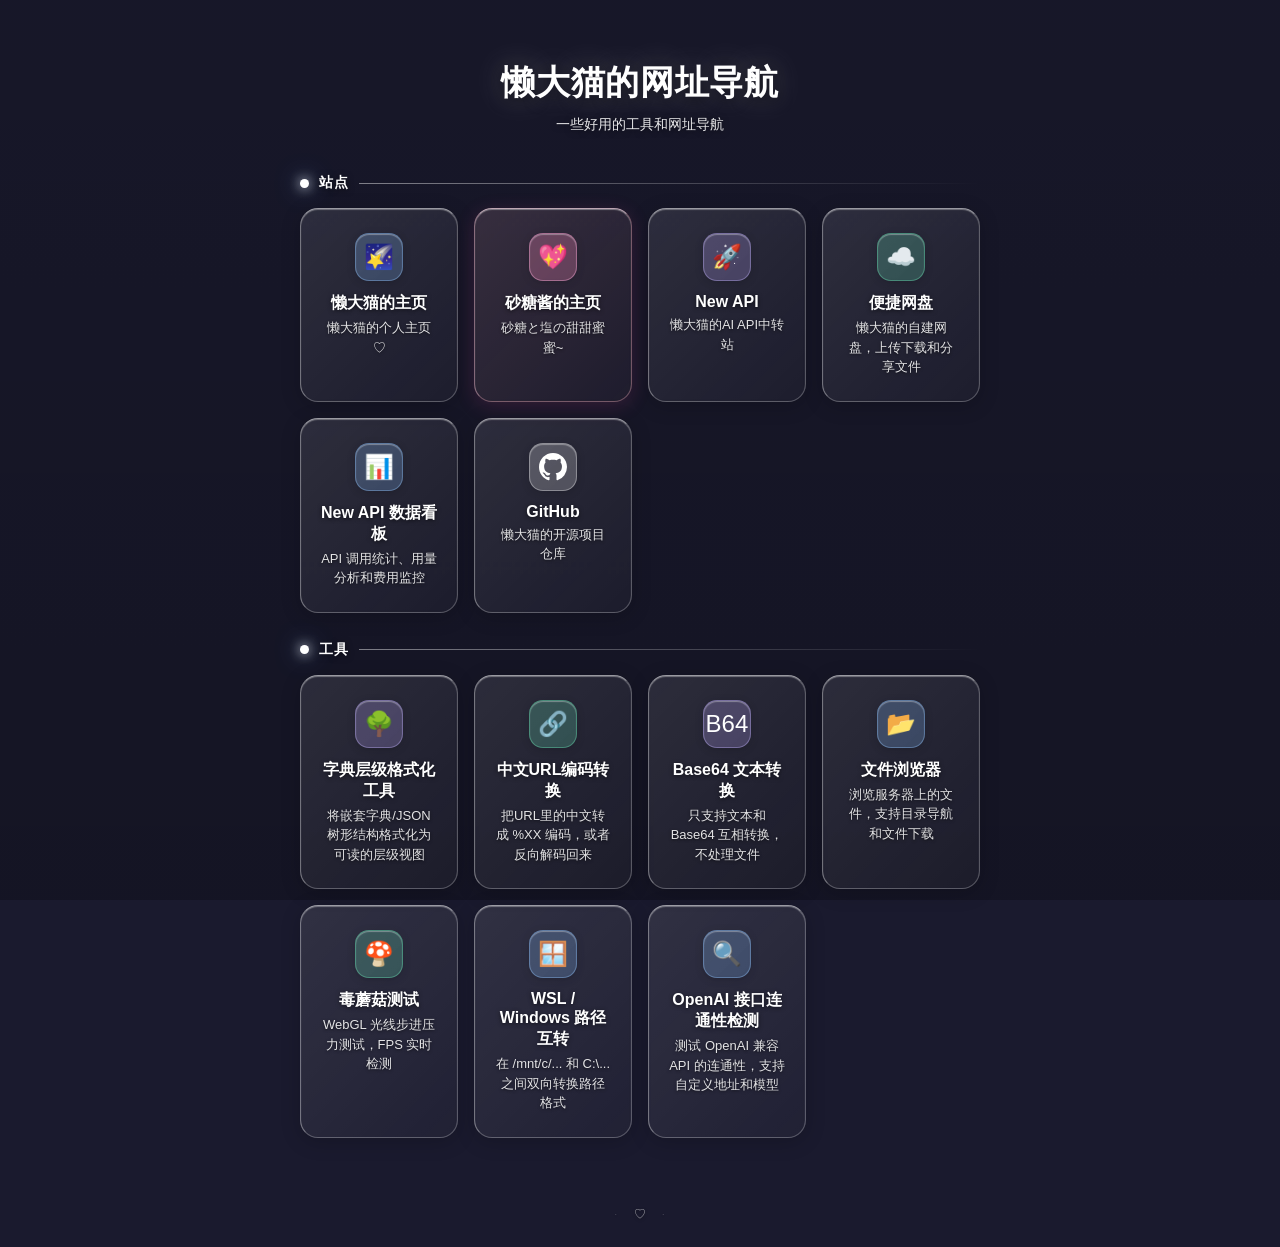
==== index.html @ b1f43d06 "feat(nav): 接入大肥鱼桌宠（DSH-Pet）" ====
<!DOCTYPE html>
<html lang="zh-CN">
<head>
<meta charset="UTF-8">
<meta name="viewport" content="width=device-width, initial-scale=1.0">
<title>懒大猫的网址导航</title>
<link rel="icon" href="data:image/svg+xml,<svg xmlns='http://www.w3.org/2000/svg' viewBox='0 0 100 100'><text y='.9em' font-size='90'>🧰</text></svg>">
<style>
  * { margin: 0; padding: 0; box-sizing: border-box; }
  body {
    font-family: -apple-system, BlinkMacSystemFont, 'Segoe UI', Roboto, sans-serif;
    min-height: 100vh;
    background-color: #1a1a2e;
    background-image: linear-gradient(rgba(0, 0, 0, 0.12), rgba(0, 0, 0, 0.22)), url('https://t.alcy.cc/ycy');
    background-repeat: no-repeat;
    background-position: center center;
    background-size: cover;
    background-attachment: fixed;
    color: #ffffff;
    display: flex;
    flex-direction: column;
    align-items: center;
  }

  .container {
    position: relative;
    z-index: 1;
    width: 100%;
    max-width: 720px;
    padding: 60px 20px 40px;
  }

  .header {
    text-align: center;
    margin-bottom: 40px;
  }
  .header-title {
    display: flex;
    align-items: center;
    justify-content: center;
  }
  .header h1 {
    font-size: 34px;
    font-weight: 700;
    color: #ffffff;
    text-shadow: 0 2px 14px rgba(0, 0, 0, 0.55), 0 0 30px rgba(255, 255, 255, 0.25);
    letter-spacing: 0.02em;
  }
  .header p {
    color: rgba(255, 255, 255, 0.9);
    font-size: 14px;
    margin-top: 10px;
    text-shadow: 0 1px 6px rgba(0, 0, 0, 0.6);
  }

  .nav-section { margin-top: 28px; }
  .nav-section:first-of-type { margin-top: 0; }
  .section-head {
    display: flex;
    align-items: center;
    gap: 10px;
    margin-bottom: 16px;
    color: #ffffff;
    font-size: 14px;
    font-weight: 600;
    letter-spacing: 0.08em;
    text-shadow: 0 1px 6px rgba(0, 0, 0, 0.6);
  }
  .section-head::after {
    content: '';
    height: 1px;
    flex: 1;
    background: linear-gradient(90deg, rgba(255, 255, 255, 0.45), transparent);
  }
  .section-dot {
    width: 9px;
    height: 9px;
    border-radius: 50%;
    background: #ffffff;
    box-shadow: 0 0 12px rgba(255, 255, 255, 0.9), 0 0 24px rgba(96, 165, 250, 0.8);
  }

  .tools-grid {
    display: grid;
    grid-template-columns: repeat(2, 1fr);
    gap: 16px;
  }
  @media (min-width: 768px) {
    .tools-grid { grid-template-columns: repeat(3, 1fr); }
  }
  @media (min-width: 1100px) {
    .tools-grid { grid-template-columns: repeat(4, 1fr); }
  }

  /* 晶莹水玻璃卡片：极高透光、无磨砂雾感 */
  .tool-card {
    background: linear-gradient(135deg, rgba(255, 255, 255, 0.10) 0%, rgba(255, 255, 255, 0.03) 100%);
    -webkit-backdrop-filter: blur(1.5px);
    backdrop-filter: blur(1.5px);
    border: 1px solid rgba(255, 255, 255, 0.25);
    border-top: 1px solid rgba(255, 255, 255, 0.55);
    border-left: 1px solid rgba(255, 255, 255, 0.38);
    border-radius: 18px;
    padding: 24px 20px;
    cursor: pointer;
    transition: all 0.25s cubic-bezier(0.16, 1, 0.3, 1);
    text-decoration: none;
    color: #ffffff;
    display: flex;
    flex-direction: column;
    align-items: center;
    gap: 12px;
    text-align: center;
    box-shadow: 0 4px 20px rgba(0, 0, 0, 0.18), inset 0 1px 1px rgba(255, 255, 255, 0.35);
  }
  .tool-card:hover {
    background: linear-gradient(135deg, rgba(255, 255, 255, 0.18) 0%, rgba(255, 255, 255, 0.08) 100%);
    border-color: rgba(255, 255, 255, 0.5);
    border-top: 1px solid rgba(255, 255, 255, 0.85);
    transform: translateY(-4px) scale(1.015);
    box-shadow: 0 12px 32px rgba(0, 0, 0, 0.28), inset 0 1px 2px rgba(255, 255, 255, 0.6);
  }

  /* 通透水玻璃图标容器 */
  .tool-icon {
    width: 48px;
    height: 48px;
    border-radius: 14px;
    display: flex;
    align-items: center;
    justify-content: center;
    font-size: 24px;
    flex-shrink: 0;
    background: rgba(255, 255, 255, 0.12);
    -webkit-backdrop-filter: blur(1.5px);
    backdrop-filter: blur(1.5px);
    border: 1px solid rgba(255, 255, 255, 0.3);
    border-top: 1px solid rgba(255, 255, 255, 0.55);
    box-shadow: inset 0 1px 1px rgba(255, 255, 255, 0.35), 0 2px 8px rgba(0, 0, 0, 0.15);
  }
  .tool-icon.blue { background: rgba(96, 165, 250, 0.18); border-color: rgba(147, 197, 253, 0.4); }
  .tool-icon.purple { background: rgba(167, 139, 250, 0.18); border-color: rgba(196, 181, 253, 0.4); }
  .tool-icon.pink { background: rgba(244, 114, 182, 0.2); border-color: rgba(249, 168, 212, 0.45); }
  .tool-icon.green { background: rgba(52, 211, 153, 0.18); border-color: rgba(110, 231, 183, 0.4); }
  .tool-icon.github { background: rgba(255, 255, 255, 0.15); border-color: rgba(255, 255, 255, 0.35); color: #ffffff; }

  /* 砂糖酱特别款高透水玻璃 */
  .tool-card.pink-card {
    background: linear-gradient(135deg, rgba(255, 192, 203, 0.14) 0%, rgba(255, 192, 203, 0.04) 100%);
    border: 1px solid rgba(255, 182, 193, 0.35);
    border-top: 1px solid rgba(255, 225, 235, 0.7);
    border-left: 1px solid rgba(255, 200, 215, 0.45);
    box-shadow: 0 4px 20px rgba(236, 72, 153, 0.15), inset 0 1px 1px rgba(255, 255, 255, 0.4);
  }
  .tool-card.pink-card:hover {
    background: linear-gradient(135deg, rgba(255, 192, 203, 0.24) 0%, rgba(255, 192, 203, 0.1) 100%);
    border-color: rgba(255, 182, 193, 0.65);
    border-top: 1px solid rgba(255, 240, 248, 0.95);
    box-shadow: 0 12px 32px rgba(236, 72, 153, 0.25), inset 0 1px 2px rgba(255, 255, 255, 0.65);
  }

  .tool-info h2 {
    font-size: 16px;
    font-weight: 600;
    color: #ffffff;
    text-shadow: 0 1px 4px rgba(0, 0, 0, 0.6);
  }
  .tool-info p {
    font-size: 13px;
    color: rgba(255, 255, 255, 0.88);
    margin-top: 4px;
    line-height: 1.5;
    text-shadow: 0 1px 3px rgba(0, 0, 0, 0.6);
  }

  .footer {
    margin-top: auto;
    padding: 28px 0 24px;
    text-align: center;
    font-size: 12px;
    display: flex;
    justify-content: center;
    gap: 16px;
    align-items: center;
  }
  .footer a {
    color: rgba(255, 255, 255, 0.6);
    text-decoration: none;
    transition: all 0.2s;
    text-shadow: 0 1px 3px rgba(0, 0, 0, 0.5);
  }
  .footer a:hover {
    color: #ffffff;
    text-shadow: 0 0 8px rgba(255, 255, 255, 0.8);
  }
</style>
</head>
<body>

<div class="container">
  <div class="header">
    <div class="header-title">
      <h1>懒大猫的网址导航</h1>
    </div>
    <p>一些好用的工具和网址导航</p>
  </div>

  <section class="nav-section">
    <div class="section-head"><span class="section-dot"></span><span>站点</span></div>
    <div class="tools-grid">
      <a class="tool-card" href="http://39.106.102.162:9520/懒大猫的主页.html">
        <div class="tool-icon blue">🌠</div>
        <div class="tool-info">
          <h2>懒大猫的主页</h2>
          <p>懒大猫的个人主页 ♡</p>
        </div>
      </a>

      <a class="tool-card pink-card" href="http://39.106.102.162:9520/砂糖酱的主页.html">
        <div class="tool-icon pink">💖</div>
        <div class="tool-info">
          <h2>砂糖酱的主页</h2>
          <p>砂糖と塩の甜甜蜜蜜~</p>
        </div>
      </a>

      <a class="tool-card" href="http://39.106.102.162:6600/" target="_blank">
        <div class="tool-icon purple">🚀</div>
        <div class="tool-info">
          <h2>New API</h2>
          <p>懒大猫的AI API中转站</p>
        </div>
      </a>

      <a class="tool-card" href="http://39.106.102.162:6200/" target="_blank">
        <div class="tool-icon green">☁️</div>
        <div class="tool-info">
          <h2>便捷网盘</h2>
          <p>懒大猫的自建网盘，上传下载和分享文件</p>
        </div>
      </a>

      <a class="tool-card" href="http://39.106.102.162:6650/" target="_blank">
        <div class="tool-icon blue">📊</div>
        <div class="tool-info">
          <h2>New API 数据看板</h2>
          <p>API 调用统计、用量分析和费用监控</p>
        </div>
      </a>

      <a class="tool-card" href="https://github.com/landamao" target="_blank">
        <div class="tool-icon github">
          <svg width="28" height="28" viewBox="0 0 24 24" fill="currentColor"><path d="M12 0C5.37 0 0 5.37 0 12c0 5.31 3.435 9.795 8.205 11.385.6.105.825-.255.825-.57 0-.285-.015-1.23-.015-2.235-3.015.555-3.795-.735-4.035-1.41-.135-.345-.72-1.41-1.23-1.695-.42-.225-1.02-.78-.015-.795.945-.015 1.62.87 1.845 1.23 1.08 1.815 2.805 1.305 3.495.99.105-.78.42-1.305.765-1.605-2.67-.3-5.46-1.335-5.46-5.925 0-1.305.465-2.385 1.23-3.225-.12-.3-.54-1.53.12-3.18 0 0 1.005-.315 3.3 1.23.96-.27 1.98-.405 3-.405s2.04.135 3 .405c2.295-1.56 3.3-1.23 3.3-1.23.66 1.65.24 2.88.12 3.18.765.84 1.23 1.905 1.23 3.225 0 4.605-2.805 5.625-5.475 5.925.435.375.81 1.095.81 2.22 0 1.605-.015 2.895-.015 3.3 0 .315.225.69.825.57A12.02 12.02 0 0024 12c0-6.63-5.37-12-12-12z"/></svg>
        </div>
        <div class="tool-info">
          <h2>GitHub</h2>
          <p>懒大猫的开源项目仓库</p>
        </div>
      </a>
    </div>
  </section>

  <section class="nav-section">
    <div class="section-head"><span class="section-dot"></span><span>工具</span></div>
    <div class="tools-grid">
      <a class="tool-card" href="dict_tree_formatter.html">
        <div class="tool-icon purple">🌳</div>
        <div class="tool-info">
          <h2>字典层级格式化工具</h2>
          <p>将嵌套字典/JSON 树形结构格式化为可读的层级视图</p>
        </div>
      </a>

      <a class="tool-card" href="url_encoder.html">
        <div class="tool-icon green">🔗</div>
        <div class="tool-info">
          <h2>中文URL编码转换</h2>
          <p>把URL里的中文转成 %XX 编码，或者反向解码回来</p>
        </div>
      </a>

      <a class="tool-card" href="base64_text.html">
        <div class="tool-icon purple">B64</div>
        <div class="tool-info">
          <h2>Base64 文本转换</h2>
          <p>只支持文本和 Base64 互相转换，不处理文件</p>
        </div>
      </a>

      <a class="tool-card" href="/browse/">
        <div class="tool-icon blue">📂</div>
        <div class="tool-info">
          <h2>文件浏览器</h2>
          <p>浏览服务器上的文件，支持目录导航和文件下载</p>
        </div>
      </a>

      <a class="tool-card" href="毒蘑菇测试/">
        <div class="tool-icon green">🍄</div>
        <div class="tool-info">
          <h2>毒蘑菇测试</h2>
          <p>WebGL 光线步进压力测试，FPS 实时检测</p>
        </div>
      </a>

      <a class="tool-card" href="wsl_path_converter.html">
        <div class="tool-icon blue">🪟</div>
        <div class="tool-info">
          <h2>WSL / Windows 路径互转</h2>
          <p>在 /mnt/c/... 和 C:\... 之间双向转换路径格式</p>
        </div>
      </a>

      <a class="tool-card" href="openai-api-tester.html">
        <div class="tool-icon blue">🔍</div>
        <div class="tool-info">
          <h2>OpenAI 接口连通性检测</h2>
          <p>测试 OpenAI 兼容 API 的连通性，支持自定义地址和模型</p>
        </div>
      </a>
    </div>
  </section>
</div>

<div class="footer">
  <a href="http://39.106.102.162:6185/#/console" style="font-size:9px;opacity:0.35;letter-spacing:1px">·</a>
  <a href="http://39.106.102.162:9520/懒大猫的主页.html">♡</a>
  <a href="http://39.106.102.162:6099" style="font-size:9px;opacity:0.35;letter-spacing:1px">·</a>
</div>

<script>
(function(){
  var KEY='toolsScrollY';
  /* 交给浏览器原生恢复，避免被 manual 强制回到顶部 */
  if('scrollRestoration' in history)history.scrollRestoration='auto';
  /* 点链接离开前记下当前滚动位置（含跨域链接） */
  document.addEventListener('click',function(e){
    var a=e.target.closest('a');
    if(!a||!a.href||a.target==='_blank'||a.hasAttribute('download'))return;
    try{sessionStorage.setItem(KEY,JSON.stringify({y:window.scrollY||window.pageYOffset||0,p:location.pathname+location.search}));}catch(_){}
  });
  /* 兜底：浏览器没自动恢复时（bfcache 失效等）手动回到原位置 */
  window.addEventListener('pageshow',function(){
    var d=null;
    try{d=JSON.parse(sessionStorage.getItem(KEY)||'null');}catch(_){d=null;}
    if(!d||typeof d.y!=='number')return;
    if(d.p!==(location.pathname+location.search))return;
    if(d.y>0&&Math.abs((window.scrollY||window.pageYOffset||0)-d.y)>2){window.scrollTo(0,d.y);}
  });
})();
</script>
<script src="https://pet.alcy.cc/dsh-pet.standalone.js"></script>
<script>
  window.addEventListener('DOMContentLoaded', function() {
    if (typeof DSHPet !== 'undefined') {
      DSHPet.init({ size: 280, corner: 'bottom-right' });
    }
  });
</script>
</body>
</html>
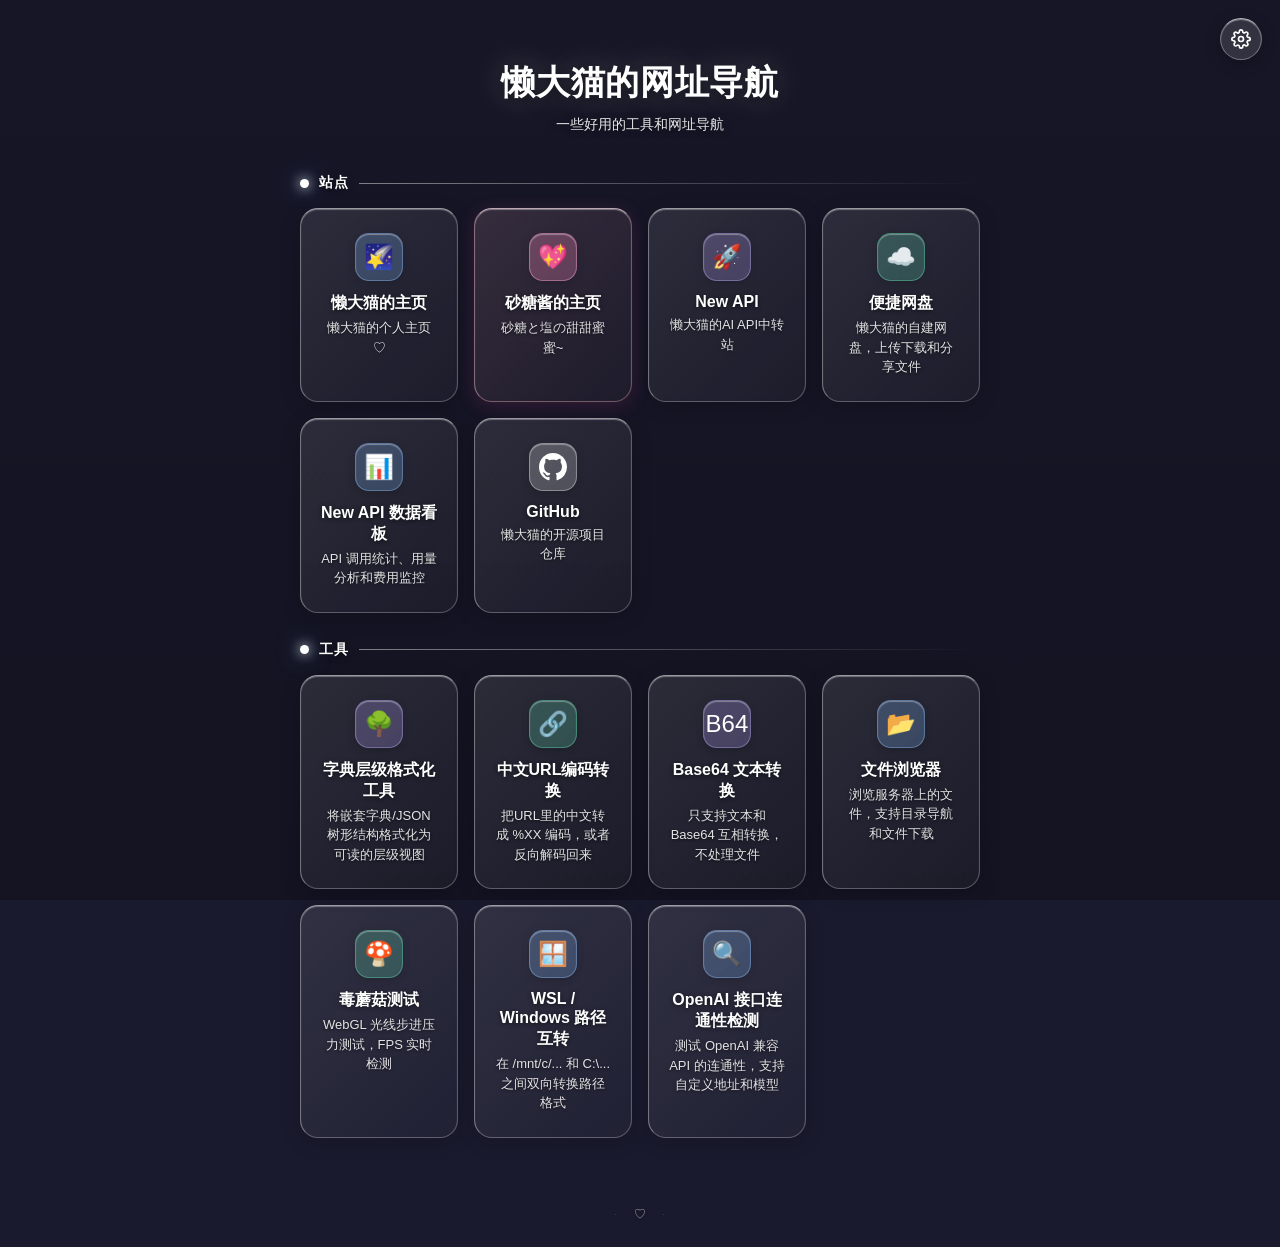
==== commit 7da18a90: "feat(nav): 右上角添加水玻璃参数调节面板（透明度/磨砂度/遮罩/边框）" ====
--- a/index.html
+++ b/index.html
@@ -6,12 +6,18 @@
 <title>懒大猫的网址导航</title>
 <link rel="icon" href="data:image/svg+xml,<svg xmlns='http://www.w3.org/2000/svg' viewBox='0 0 100 100'><text y='.9em' font-size='90'>🧰</text></svg>">
 <style>
+  :root {
+    --card-opacity: 0.10;
+    --card-blur: 1.5px;
+    --card-border: 0.25;
+    --bg-mask: 0.16;
+  }
   * { margin: 0; padding: 0; box-sizing: border-box; }
   body {
     font-family: -apple-system, BlinkMacSystemFont, 'Segoe UI', Roboto, sans-serif;
     min-height: 100vh;
     background-color: #1a1a2e;
-    background-image: linear-gradient(rgba(0, 0, 0, 0.12), rgba(0, 0, 0, 0.22)), url('https://t.alcy.cc/ycy');
+    background-image: linear-gradient(rgba(0, 0, 0, var(--bg-mask)), rgba(0, 0, 0, calc(var(--bg-mask) + 0.1))), url('https://t.alcy.cc/ycy');
     background-repeat: no-repeat;
     background-position: center center;
     background-size: cover;
@@ -20,6 +26,132 @@
     display: flex;
     flex-direction: column;
     align-items: center;
+  }
+
+  /* 右上角水玻璃调节面板 */
+  .settings-wrap {
+    position: fixed;
+    top: 18px;
+    right: 18px;
+    z-index: 1000;
+  }
+  .settings-btn {
+    width: 42px;
+    height: 42px;
+    border-radius: 50%;
+    background: rgba(255, 255, 255, 0.12);
+    -webkit-backdrop-filter: blur(8px);
+    backdrop-filter: blur(8px);
+    border: 1px solid rgba(255, 255, 255, 0.32);
+    border-top: 1px solid rgba(255, 255, 255, 0.65);
+    color: #ffffff;
+    display: inline-flex;
+    align-items: center;
+    justify-content: center;
+    cursor: pointer;
+    box-shadow: 0 4px 16px rgba(0, 0, 0, 0.22), inset 0 1px 1px rgba(255, 255, 255, 0.4);
+    transition: all 0.28s cubic-bezier(0.16, 1, 0.3, 1);
+  }
+  .settings-btn:hover {
+    background: rgba(255, 255, 255, 0.24);
+    transform: rotate(45deg) scale(1.06);
+    box-shadow: 0 6px 22px rgba(0, 0, 0, 0.32), inset 0 1px 2px rgba(255, 255, 255, 0.6);
+  }
+  .settings-panel {
+    position: absolute;
+    top: 50px;
+    right: 0;
+    width: 250px;
+    padding: 18px;
+    border-radius: 18px;
+    background: rgba(18, 22, 36, 0.82);
+    -webkit-backdrop-filter: blur(20px) saturate(180%);
+    backdrop-filter: blur(20px) saturate(180%);
+    border: 1px solid rgba(255, 255, 255, 0.22);
+    border-top: 1px solid rgba(255, 255, 255, 0.45);
+    box-shadow: 0 16px 40px rgba(0, 0, 0, 0.45), inset 0 1px 1px rgba(255, 255, 255, 0.25);
+    opacity: 0;
+    pointer-events: none;
+    transform: translateY(-8px) scale(0.96);
+    transition: all 0.24s cubic-bezier(0.16, 1, 0.3, 1);
+  }
+  .settings-panel.open {
+    opacity: 1;
+    pointer-events: auto;
+    transform: translateY(0) scale(1);
+  }
+  .panel-title {
+    display: flex;
+    align-items: center;
+    justify-content: space-between;
+    font-size: 13px;
+    font-weight: 600;
+    color: #ffffff;
+    margin-bottom: 14px;
+    padding-bottom: 10px;
+    border-bottom: 1px solid rgba(255, 255, 255, 0.15);
+  }
+  .reset-btn {
+    background: rgba(255, 255, 255, 0.12);
+    border: 1px solid rgba(255, 255, 255, 0.25);
+    color: #e2e8f0;
+    font-size: 11px;
+    padding: 3px 8px;
+    border-radius: 6px;
+    cursor: pointer;
+    transition: all 0.2s;
+  }
+  .reset-btn:hover {
+    background: rgba(255, 255, 255, 0.22);
+    color: #ffffff;
+  }
+  .setting-item {
+    margin-bottom: 13px;
+  }
+  .setting-item:last-child {
+    margin-bottom: 0;
+  }
+  .item-label {
+    display: flex;
+    justify-content: space-between;
+    font-size: 12px;
+    color: rgba(255, 255, 255, 0.88);
+    margin-bottom: 6px;
+  }
+  .item-val {
+    font-family: Consolas, monospace;
+    font-size: 11px;
+    color: #93c5fd;
+  }
+  .setting-item input[type="range"] {
+    -webkit-appearance: none;
+    appearance: none;
+    width: 100%;
+    height: 5px;
+    border-radius: 5px;
+    background: rgba(255, 255, 255, 0.2);
+    outline: none;
+    cursor: pointer;
+  }
+  .setting-item input[type="range"]::-webkit-slider-thumb {
+    -webkit-appearance: none;
+    appearance: none;
+    width: 15px;
+    height: 15px;
+    border-radius: 50%;
+    background: #ffffff;
+    border: 2px solid #60a5fa;
+    box-shadow: 0 0 8px rgba(96, 165, 250, 0.6);
+    cursor: pointer;
+  }
+  .setting-item input[type="range"]::-moz-range-thumb {
+    width: 15px;
+    height: 15px;
+    border-radius: 50%;
+    background: #ffffff;
+    border: 2px solid #60a5fa;
+    box-shadow: 0 0 8px rgba(96, 165, 250, 0.6);
+    cursor: pointer;
   }
 
   .container {
@@ -92,14 +224,14 @@
     .tools-grid { grid-template-columns: repeat(4, 1fr); }
   }
 
-  /* 晶莹水玻璃卡片：极高透光、无磨砂雾感 */
+  /* 晶莹水玻璃卡片：变量控制通透与微光 */
   .tool-card {
-    background: linear-gradient(135deg, rgba(255, 255, 255, 0.10) 0%, rgba(255, 255, 255, 0.03) 100%);
-    -webkit-backdrop-filter: blur(1.5px);
-    backdrop-filter: blur(1.5px);
-    border: 1px solid rgba(255, 255, 255, 0.25);
-    border-top: 1px solid rgba(255, 255, 255, 0.55);
-    border-left: 1px solid rgba(255, 255, 255, 0.38);
+    background: linear-gradient(135deg, rgba(255, 255, 255, var(--card-opacity)) 0%, rgba(255, 255, 255, calc(var(--card-opacity) * 0.3)) 100%);
+    -webkit-backdrop-filter: blur(var(--card-blur));
+    backdrop-filter: blur(var(--card-blur));
+    border: 1px solid rgba(255, 255, 255, var(--card-border));
+    border-top: 1px solid rgba(255, 255, 255, calc(var(--card-border) * 2.2));
+    border-left: 1px solid rgba(255, 255, 255, calc(var(--card-border) * 1.5));
     border-radius: 18px;
     padding: 24px 20px;
     cursor: pointer;
@@ -114,8 +246,8 @@
     box-shadow: 0 4px 20px rgba(0, 0, 0, 0.18), inset 0 1px 1px rgba(255, 255, 255, 0.35);
   }
   .tool-card:hover {
-    background: linear-gradient(135deg, rgba(255, 255, 255, 0.18) 0%, rgba(255, 255, 255, 0.08) 100%);
-    border-color: rgba(255, 255, 255, 0.5);
+    background: linear-gradient(135deg, rgba(255, 255, 255, calc(var(--card-opacity) * 1.8)) 0%, rgba(255, 255, 255, calc(var(--card-opacity) * 0.8)) 100%);
+    border-color: rgba(255, 255, 255, calc(var(--card-border) * 2));
     border-top: 1px solid rgba(255, 255, 255, 0.85);
     transform: translateY(-4px) scale(1.015);
     box-shadow: 0 12px 32px rgba(0, 0, 0, 0.28), inset 0 1px 2px rgba(255, 255, 255, 0.6);
@@ -131,11 +263,11 @@
     justify-content: center;
     font-size: 24px;
     flex-shrink: 0;
-    background: rgba(255, 255, 255, 0.12);
-    -webkit-backdrop-filter: blur(1.5px);
-    backdrop-filter: blur(1.5px);
-    border: 1px solid rgba(255, 255, 255, 0.3);
-    border-top: 1px solid rgba(255, 255, 255, 0.55);
+    background: rgba(255, 255, 255, calc(var(--card-opacity) * 1.2));
+    -webkit-backdrop-filter: blur(var(--card-blur));
+    backdrop-filter: blur(var(--card-blur));
+    border: 1px solid rgba(255, 255, 255, var(--card-border));
+    border-top: 1px solid rgba(255, 255, 255, calc(var(--card-border) * 2.2));
     box-shadow: inset 0 1px 1px rgba(255, 255, 255, 0.35), 0 2px 8px rgba(0, 0, 0, 0.15);
   }
   .tool-icon.blue { background: rgba(96, 165, 250, 0.18); border-color: rgba(147, 197, 253, 0.4); }
@@ -146,15 +278,15 @@
 
   /* 砂糖酱特别款高透水玻璃 */
   .tool-card.pink-card {
-    background: linear-gradient(135deg, rgba(255, 192, 203, 0.14) 0%, rgba(255, 192, 203, 0.04) 100%);
-    border: 1px solid rgba(255, 182, 193, 0.35);
-    border-top: 1px solid rgba(255, 225, 235, 0.7);
-    border-left: 1px solid rgba(255, 200, 215, 0.45);
+    background: linear-gradient(135deg, rgba(255, 192, 203, calc(var(--card-opacity) * 1.4)) 0%, rgba(255, 192, 203, calc(var(--card-opacity) * 0.4)) 100%);
+    border: 1px solid rgba(255, 182, 193, calc(var(--card-border) * 1.4));
+    border-top: 1px solid rgba(255, 225, 235, calc(var(--card-border) * 2.8));
+    border-left: 1px solid rgba(255, 200, 215, calc(var(--card-border) * 1.8));
     box-shadow: 0 4px 20px rgba(236, 72, 153, 0.15), inset 0 1px 1px rgba(255, 255, 255, 0.4);
   }
   .tool-card.pink-card:hover {
-    background: linear-gradient(135deg, rgba(255, 192, 203, 0.24) 0%, rgba(255, 192, 203, 0.1) 100%);
-    border-color: rgba(255, 182, 193, 0.65);
+    background: linear-gradient(135deg, rgba(255, 192, 203, calc(var(--card-opacity) * 2.4)) 0%, rgba(255, 192, 203, calc(var(--card-opacity) * 1)) 100%);
+    border-color: rgba(255, 182, 193, calc(var(--card-border) * 2.5));
     border-top: 1px solid rgba(255, 240, 248, 0.95);
     box-shadow: 0 12px 32px rgba(236, 72, 153, 0.25), inset 0 1px 2px rgba(255, 255, 255, 0.65);
   }
@@ -196,6 +328,38 @@
 </style>
 </head>
 <body>
+
+<!-- 右上角外观调节组件 -->
+<div class="settings-wrap" id="settingsWrap">
+  <button class="settings-btn" id="settingsBtn" type="button" aria-label="外观设置" title="外观设置">
+    <svg width="20" height="20" viewBox="0 0 24 24" fill="none" stroke="currentColor" stroke-width="2" stroke-linecap="round" stroke-linejoin="round">
+      <circle cx="12" cy="12" r="3"></circle>
+      <path d="M19.4 15a1.65 1.65 0 0 0 .33 1.82l.06.06a2 2 0 0 1 0 2.83 2 2 0 0 1-2.83 0l-.06-.06a1.65 1.65 0 0 0-1.82-.33 1.65 1.65 0 0 0-1 1.51V21a2 2 0 0 1-2 2 2 2 0 0 1-2-2v-.09A1.65 1.65 0 0 0 9 19.4a1.65 1.65 0 0 0-1.82.33l-.06.06a2 2 0 0 1-2.83 0 2 2 0 0 1 0-2.83l.06-.06a1.65 1.65 0 0 0 .33-1.82 1.65 1.65 0 0 0-1.51-1H3a2 2 0 0 1-2-2 2 2 0 0 1 2-2h.09A1.65 1.65 0 0 0 4.6 9a1.65 1.65 0 0 0-.33-1.82l-.06-.06a2 2 0 0 1 0-2.83 2 2 0 0 1 2.83 0l.06.06a1.65 1.65 0 0 0 1.82.33H9a1.65 1.65 0 0 0 1-1.51V3a2 2 0 0 1 2-2 2 2 0 0 1 2 2v.09a1.65 1.65 0 0 0 1 1.51 1.65 1.65 0 0 0 1.82-.33l.06-.06a2 2 0 0 1 2.83 0 2 2 0 0 1 0 2.83l-.06.06a1.65 1.65 0 0 0-.33 1.82V9a1.65 1.65 0 0 0 1.51 1H21a2 2 0 0 1 2 2 2 2 0 0 1-2 2h-.09a1.65 1.65 0 0 0-1.51 1z"></path>
+    </svg>
+  </button>
+  <div class="settings-panel" id="settingsPanel">
+    <div class="panel-title">
+      <span>水玻璃外观调节</span>
+      <button class="reset-btn" id="resetBtn" type="button" title="恢复默认参数">重置</button>
+    </div>
+    <div class="setting-item">
+      <div class="item-label"><span>卡片透明度</span><span class="item-val" id="valOpacity">10%</span></div>
+      <input type="range" id="sliderOpacity" min="0" max="40" step="1" value="10">
+    </div>
+    <div class="setting-item">
+      <div class="item-label"><span>卡片磨砂模糊</span><span class="item-val" id="valBlur">1.5px</span></div>
+      <input type="range" id="sliderBlur" min="0" max="25" step="0.5" value="1.5">
+    </div>
+    <div class="setting-item">
+      <div class="item-label"><span>背景遮罩暗度</span><span class="item-val" id="valMask">16%</span></div>
+      <input type="range" id="sliderMask" min="0" max="60" step="2" value="16">
+    </div>
+    <div class="setting-item">
+      <div class="item-label"><span>玻璃边框反光</span><span class="item-val" id="valBorder">25%</span></div>
+      <input type="range" id="sliderBorder" min="5" max="60" step="1" value="25">
+    </div>
+  </div>
+</div>
 
 <div class="container">
   <div class="header">
@@ -349,6 +513,96 @@
   });
 })();
 </script>
+
+<!-- 水玻璃参数交互脚本 -->
+<script>
+(function() {
+  var DEFAULTS = { opacity: 10, blur: 1.5, mask: 16, border: 25 };
+  var STORAGE_KEY = 'mczk_glass_settings';
+
+  var sliderOpacity = document.getElementById('sliderOpacity');
+  var sliderBlur = document.getElementById('sliderBlur');
+  var sliderMask = document.getElementById('sliderMask');
+  var sliderBorder = document.getElementById('sliderBorder');
+
+  var valOpacity = document.getElementById('valOpacity');
+  var valBlur = document.getElementById('valBlur');
+  var valMask = document.getElementById('valMask');
+  var valBorder = document.getElementById('valBorder');
+
+  var settingsBtn = document.getElementById('settingsBtn');
+  var settingsPanel = document.getElementById('settingsPanel');
+  var resetBtn = document.getElementById('resetBtn');
+
+  function loadSettings() {
+    try {
+      var saved = JSON.parse(localStorage.getItem(STORAGE_KEY));
+      if (saved && typeof saved === 'object') {
+        return Object.assign({}, DEFAULTS, saved);
+      }
+    } catch (e) {}
+    return Object.assign({}, DEFAULTS);
+  }
+
+  function applySettings(cfg) {
+    document.documentElement.style.setProperty('--card-opacity', (cfg.opacity / 100).toFixed(2));
+    document.documentElement.style.setProperty('--card-blur', cfg.blur + 'px');
+    document.documentElement.style.setProperty('--bg-mask', (cfg.mask / 100).toFixed(2));
+    document.documentElement.style.setProperty('--card-border', (cfg.border / 100).toFixed(2));
+
+    sliderOpacity.value = cfg.opacity;
+    sliderBlur.value = cfg.blur;
+    sliderMask.value = cfg.mask;
+    sliderBorder.value = cfg.border;
+
+    valOpacity.textContent = cfg.opacity + '%';
+    valBlur.textContent = cfg.blur + 'px';
+    valMask.textContent = cfg.mask + '%';
+    valBorder.textContent = cfg.border + '%';
+  }
+
+  function saveSettings() {
+    var cfg = {
+      opacity: parseFloat(sliderOpacity.value),
+      blur: parseFloat(sliderBlur.value),
+      mask: parseFloat(sliderMask.value),
+      border: parseFloat(sliderBorder.value)
+    };
+    applySettings(cfg);
+    try {
+      localStorage.setItem(STORAGE_KEY, JSON.stringify(cfg));
+    } catch (e) {}
+  }
+
+  applySettings(loadSettings());
+
+  sliderOpacity.addEventListener('input', saveSettings);
+  sliderBlur.addEventListener('input', saveSettings);
+  sliderMask.addEventListener('input', saveSettings);
+  sliderBorder.addEventListener('input', saveSettings);
+
+  settingsBtn.addEventListener('click', function(e) {
+    e.stopPropagation();
+    settingsPanel.classList.toggle('open');
+  });
+
+  settingsPanel.addEventListener('click', function(e) {
+    e.stopPropagation();
+  });
+
+  document.addEventListener('click', function() {
+    settingsPanel.classList.remove('open');
+  });
+
+  resetBtn.addEventListener('click', function() {
+    applySettings(DEFAULTS);
+    try {
+      localStorage.removeItem(STORAGE_KEY);
+    } catch (e) {}
+  });
+})();
+</script>
+
 <script src="https://pet.alcy.cc/dsh-pet.standalone.js"></script>
 <script>
   window.addEventListener('DOMContentLoaded', function() {
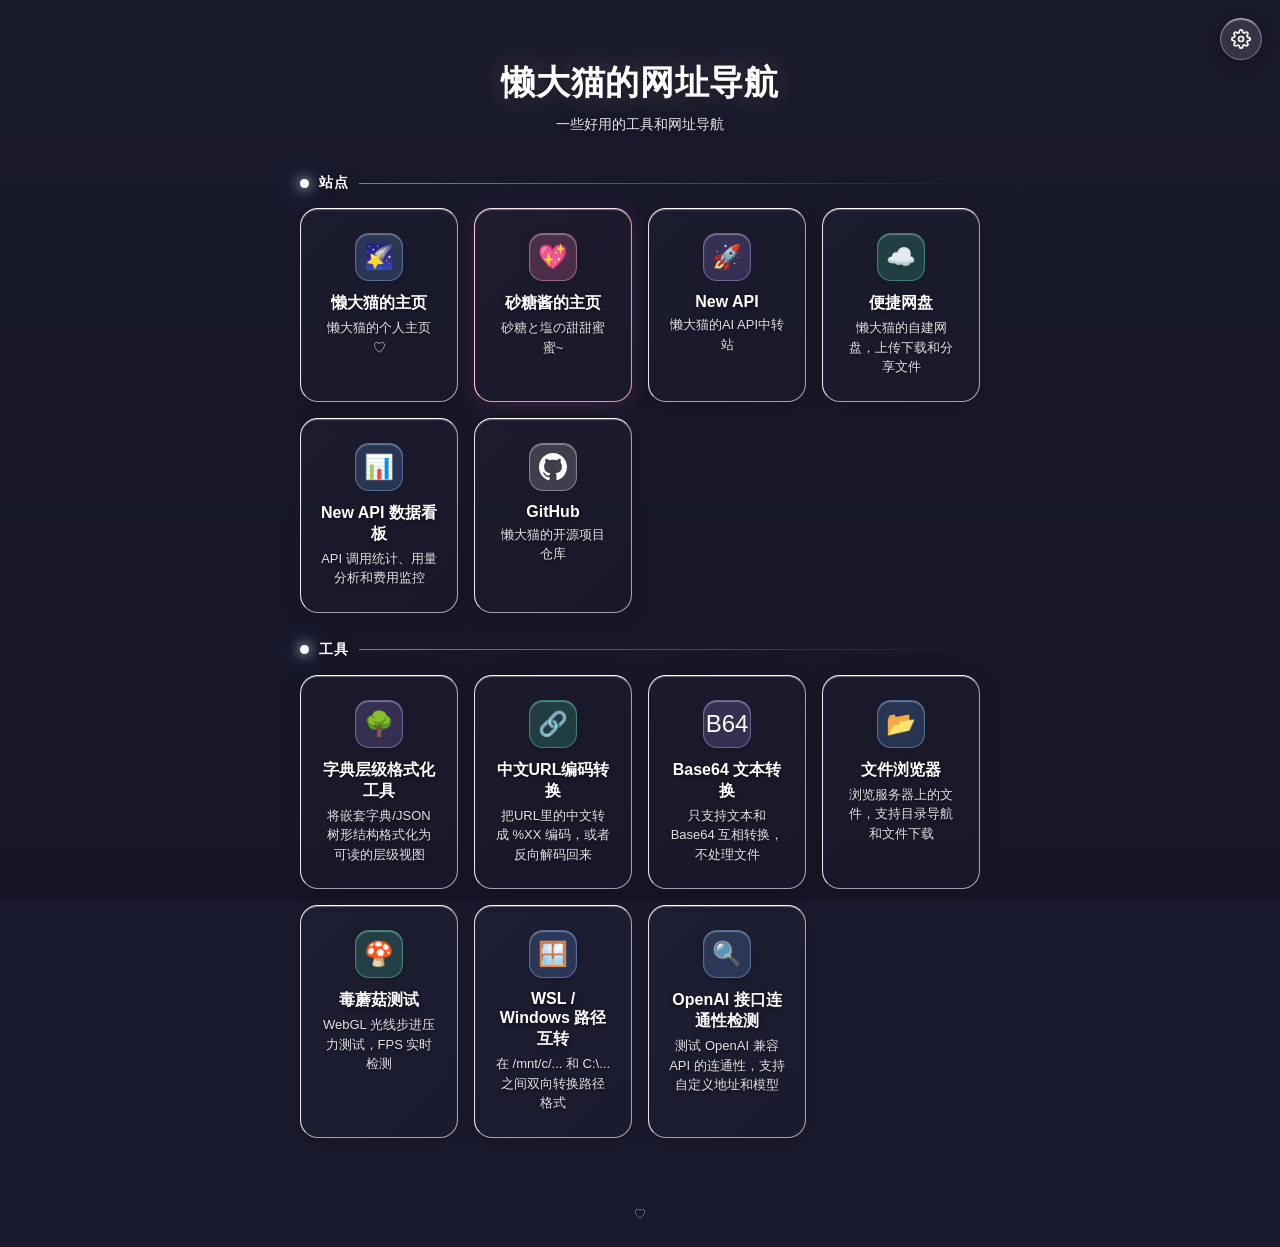
==== commit 9410a8c1: "style(nav): 更新水玻璃默认预设（透明度2%，磨砂1px，暗度4%，边框60%）" ====
--- a/index.html
+++ b/index.html
@@ -7,10 +7,10 @@
 <link rel="icon" href="data:image/svg+xml,<svg xmlns='http://www.w3.org/2000/svg' viewBox='0 0 100 100'><text y='.9em' font-size='90'>🧰</text></svg>">
 <style>
   :root {
-    --card-opacity: 0.10;
-    --card-blur: 1.5px;
-    --card-border: 0.25;
-    --bg-mask: 0.16;
+    --card-opacity: 0.02;
+    --card-blur: 1px;
+    --card-border: 0.60;
+    --bg-mask: 0.04;
   }
   * { margin: 0; padding: 0; box-sizing: border-box; }
   body {
@@ -343,20 +343,20 @@
       <button class="reset-btn" id="resetBtn" type="button" title="恢复默认参数">重置</button>
     </div>
     <div class="setting-item">
-      <div class="item-label"><span>卡片透明度</span><span class="item-val" id="valOpacity">10%</span></div>
-      <input type="range" id="sliderOpacity" min="0" max="40" step="1" value="10">
+      <div class="item-label"><span>卡片透明度</span><span class="item-val" id="valOpacity">2%</span></div>
+      <input type="range" id="sliderOpacity" min="0" max="40" step="1" value="2">
     </div>
     <div class="setting-item">
-      <div class="item-label"><span>卡片磨砂模糊</span><span class="item-val" id="valBlur">1.5px</span></div>
-      <input type="range" id="sliderBlur" min="0" max="25" step="0.5" value="1.5">
+      <div class="item-label"><span>卡片磨砂模糊</span><span class="item-val" id="valBlur">1px</span></div>
+      <input type="range" id="sliderBlur" min="0" max="25" step="0.5" value="1">
     </div>
     <div class="setting-item">
-      <div class="item-label"><span>背景遮罩暗度</span><span class="item-val" id="valMask">16%</span></div>
-      <input type="range" id="sliderMask" min="0" max="60" step="2" value="16">
+      <div class="item-label"><span>背景遮罩暗度</span><span class="item-val" id="valMask">4%</span></div>
+      <input type="range" id="sliderMask" min="0" max="60" step="1" value="4">
     </div>
     <div class="setting-item">
-      <div class="item-label"><span>玻璃边框反光</span><span class="item-val" id="valBorder">25%</span></div>
-      <input type="range" id="sliderBorder" min="5" max="60" step="1" value="25">
+      <div class="item-label"><span>玻璃边框反光</span><span class="item-val" id="valBorder">60%</span></div>
+      <input type="range" id="sliderBorder" min="5" max="90" step="1" value="60">
     </div>
   </div>
 </div>
@@ -517,8 +517,8 @@
 <!-- 水玻璃参数交互脚本 -->
 <script>
 (function() {
-  var DEFAULTS = { opacity: 10, blur: 1.5, mask: 16, border: 25 };
-  var STORAGE_KEY = 'mczk_glass_settings';
+  var DEFAULTS = { opacity: 2, blur: 1, mask: 4, border: 60 };
+  var STORAGE_KEY = 'mczk_glass_settings_v2';
 
   var sliderOpacity = document.getElementById('sliderOpacity');
   var sliderBlur = document.getElementById('sliderBlur');
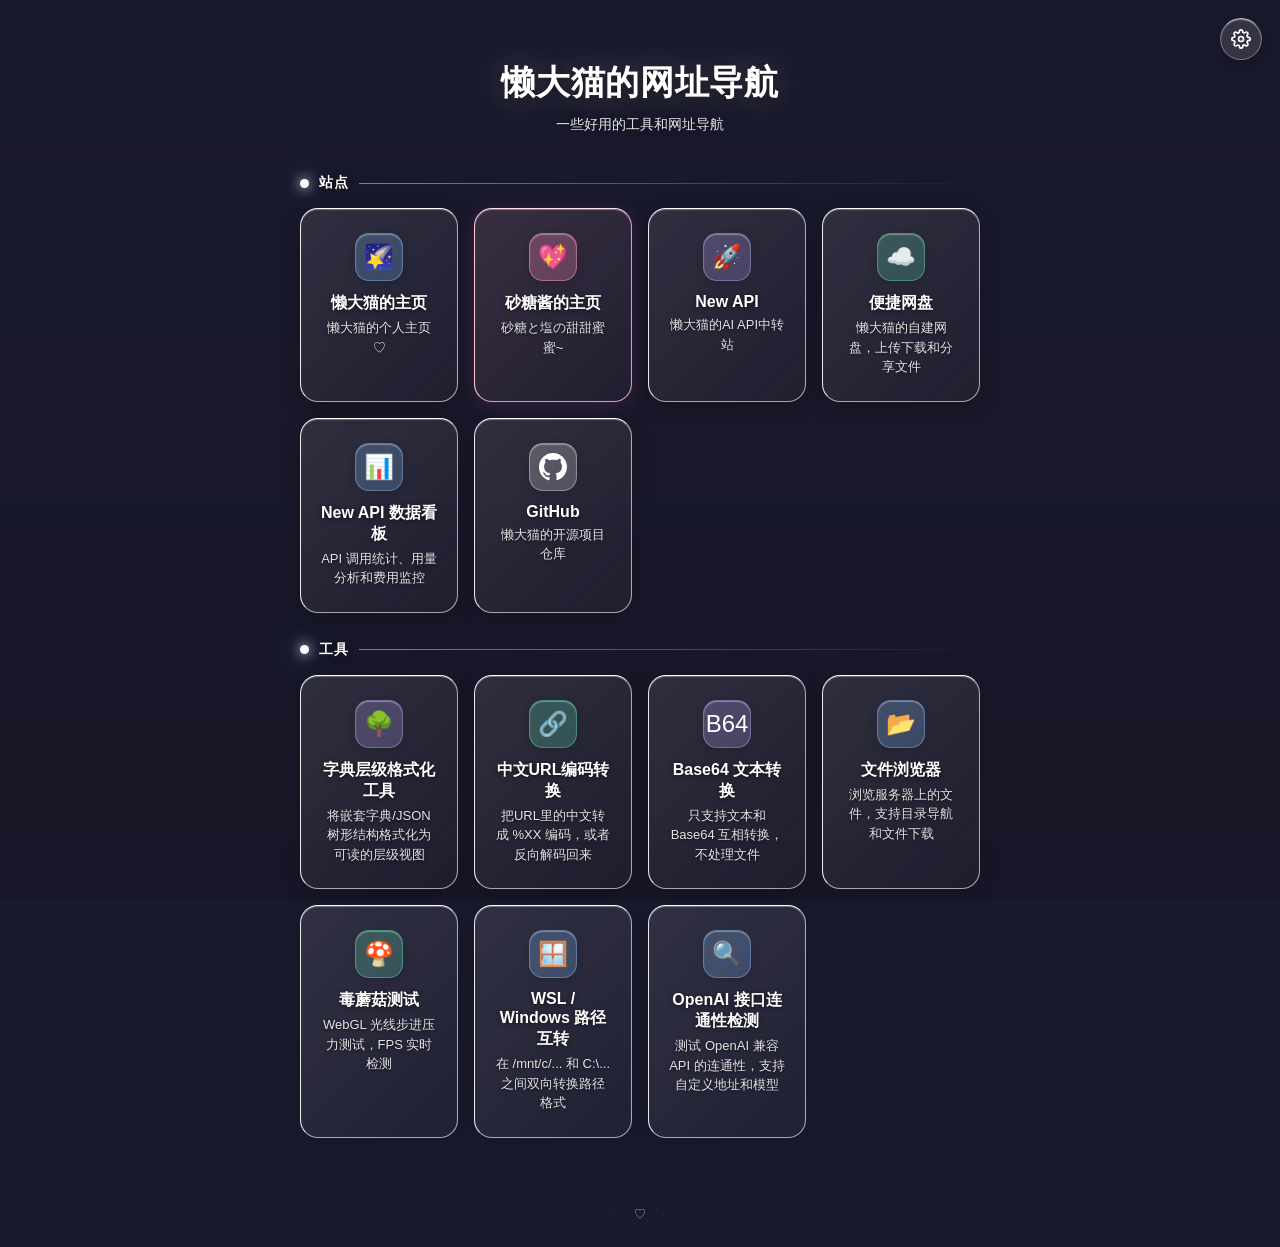
==== commit e1b36d28: "style(nav): 更新水玻璃默认透明度为10%" ====
--- a/index.html
+++ b/index.html
@@ -7,7 +7,7 @@
 <link rel="icon" href="data:image/svg+xml,<svg xmlns='http://www.w3.org/2000/svg' viewBox='0 0 100 100'><text y='.9em' font-size='90'>🧰</text></svg>">
 <style>
   :root {
-    --card-opacity: 0.02;
+    --card-opacity: 0.10;
     --card-blur: 1px;
     --card-border: 0.60;
     --bg-mask: 0.04;
@@ -343,8 +343,8 @@
       <button class="reset-btn" id="resetBtn" type="button" title="恢复默认参数">重置</button>
     </div>
     <div class="setting-item">
-      <div class="item-label"><span>卡片透明度</span><span class="item-val" id="valOpacity">2%</span></div>
-      <input type="range" id="sliderOpacity" min="0" max="40" step="1" value="2">
+      <div class="item-label"><span>卡片透明度</span><span class="item-val" id="valOpacity">10%</span></div>
+      <input type="range" id="sliderOpacity" min="0" max="40" step="1" value="10">
     </div>
     <div class="setting-item">
       <div class="item-label"><span>卡片磨砂模糊</span><span class="item-val" id="valBlur">1px</span></div>
@@ -517,8 +517,8 @@
 <!-- 水玻璃参数交互脚本 -->
 <script>
 (function() {
-  var DEFAULTS = { opacity: 2, blur: 1, mask: 4, border: 60 };
-  var STORAGE_KEY = 'mczk_glass_settings_v2';
+  var DEFAULTS = { opacity: 10, blur: 1, mask: 4, border: 60 };
+  var STORAGE_KEY = 'mczk_glass_settings_v3';
 
   var sliderOpacity = document.getElementById('sliderOpacity');
   var sliderBlur = document.getElementById('sliderBlur');
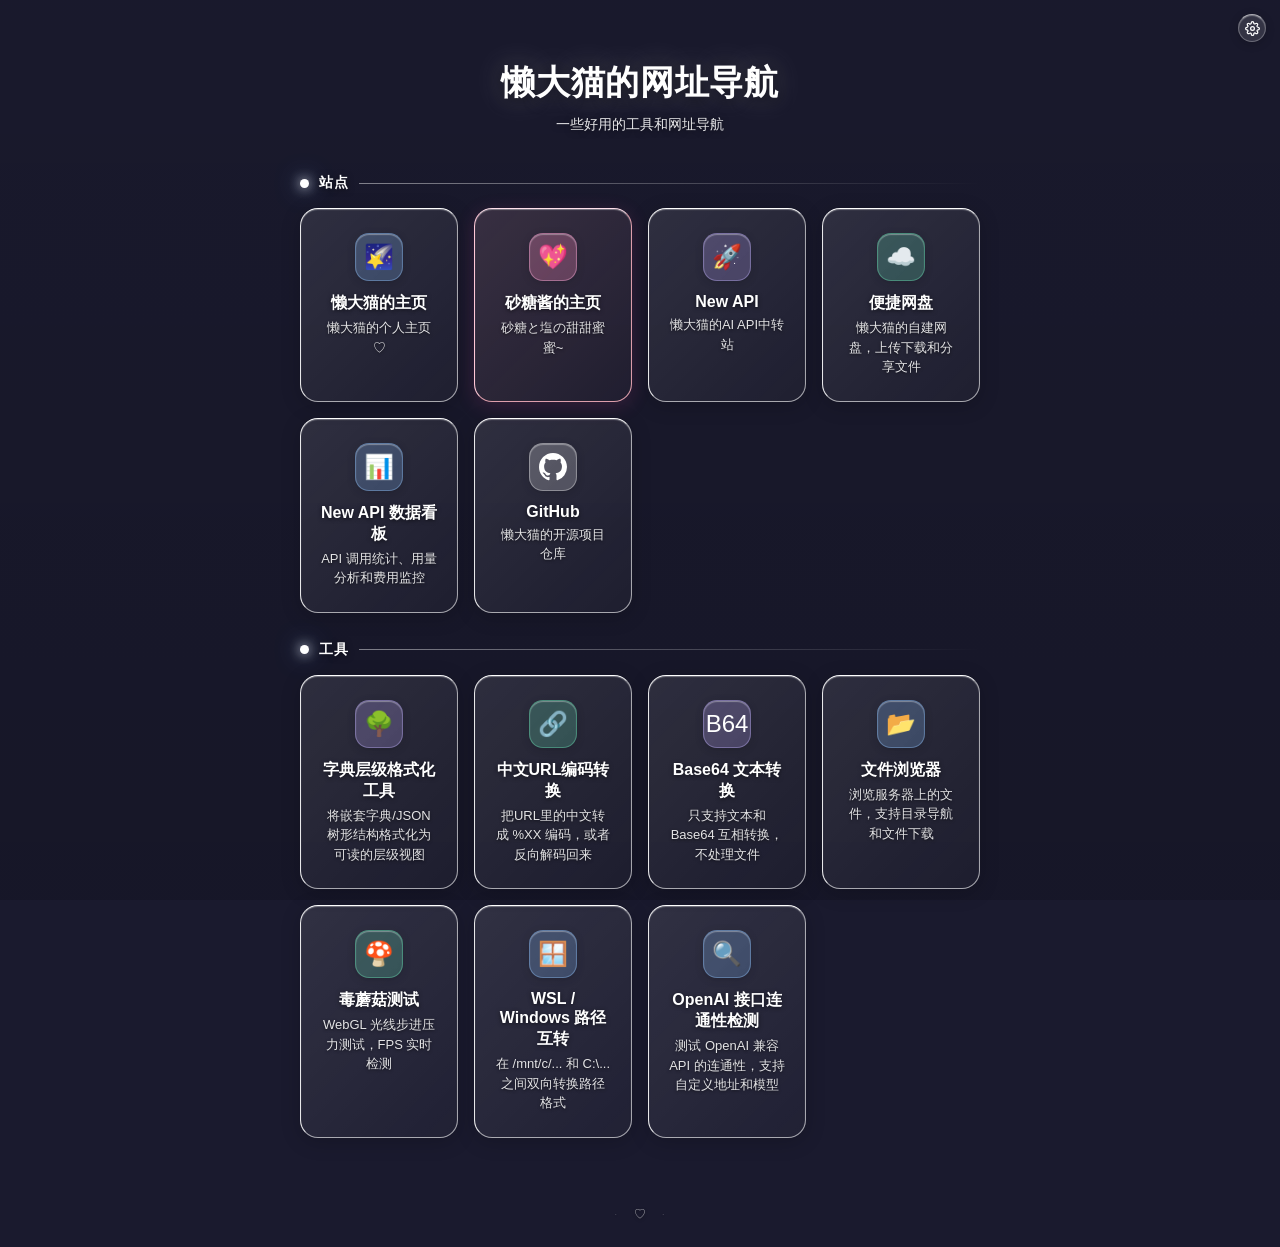
==== commit 3e9e6493: "style(nav): 将右上角设置齿轮按钮缩小至28px微型图标" ====
--- a/index.html
+++ b/index.html
@@ -31,35 +31,35 @@
   /* 右上角水玻璃调节面板 */
   .settings-wrap {
     position: fixed;
-    top: 18px;
-    right: 18px;
+    top: 14px;
+    right: 14px;
     z-index: 1000;
   }
   .settings-btn {
-    width: 42px;
-    height: 42px;
+    width: 28px;
+    height: 28px;
     border-radius: 50%;
     background: rgba(255, 255, 255, 0.12);
     -webkit-backdrop-filter: blur(8px);
     backdrop-filter: blur(8px);
-    border: 1px solid rgba(255, 255, 255, 0.32);
-    border-top: 1px solid rgba(255, 255, 255, 0.65);
+    border: 1px solid rgba(255, 255, 255, 0.28);
+    border-top: 1px solid rgba(255, 255, 255, 0.6);
     color: #ffffff;
     display: inline-flex;
     align-items: center;
     justify-content: center;
     cursor: pointer;
-    box-shadow: 0 4px 16px rgba(0, 0, 0, 0.22), inset 0 1px 1px rgba(255, 255, 255, 0.4);
-    transition: all 0.28s cubic-bezier(0.16, 1, 0.3, 1);
+    box-shadow: 0 2px 10px rgba(0, 0, 0, 0.18), inset 0 1px 1px rgba(255, 255, 255, 0.35);
+    transition: all 0.25s cubic-bezier(0.16, 1, 0.3, 1);
   }
   .settings-btn:hover {
     background: rgba(255, 255, 255, 0.24);
-    transform: rotate(45deg) scale(1.06);
-    box-shadow: 0 6px 22px rgba(0, 0, 0, 0.32), inset 0 1px 2px rgba(255, 255, 255, 0.6);
+    transform: rotate(45deg) scale(1.08);
+    box-shadow: 0 4px 14px rgba(0, 0, 0, 0.28), inset 0 1px 2px rgba(255, 255, 255, 0.55);
   }
   .settings-panel {
     position: absolute;
-    top: 50px;
+    top: 36px;
     right: 0;
     width: 250px;
     padding: 18px;
@@ -332,7 +332,7 @@
 <!-- 右上角外观调节组件 -->
 <div class="settings-wrap" id="settingsWrap">
   <button class="settings-btn" id="settingsBtn" type="button" aria-label="外观设置" title="外观设置">
-    <svg width="20" height="20" viewBox="0 0 24 24" fill="none" stroke="currentColor" stroke-width="2" stroke-linecap="round" stroke-linejoin="round">
+    <svg width="15" height="15" viewBox="0 0 24 24" fill="none" stroke="currentColor" stroke-width="2" stroke-linecap="round" stroke-linejoin="round">
       <circle cx="12" cy="12" r="3"></circle>
       <path d="M19.4 15a1.65 1.65 0 0 0 .33 1.82l.06.06a2 2 0 0 1 0 2.83 2 2 0 0 1-2.83 0l-.06-.06a1.65 1.65 0 0 0-1.82-.33 1.65 1.65 0 0 0-1 1.51V21a2 2 0 0 1-2 2 2 2 0 0 1-2-2v-.09A1.65 1.65 0 0 0 9 19.4a1.65 1.65 0 0 0-1.82.33l-.06.06a2 2 0 0 1-2.83 0 2 2 0 0 1 0-2.83l.06-.06a1.65 1.65 0 0 0 .33-1.82 1.65 1.65 0 0 0-1.51-1H3a2 2 0 0 1-2-2 2 2 0 0 1 2-2h.09A1.65 1.65 0 0 0 4.6 9a1.65 1.65 0 0 0-.33-1.82l-.06-.06a2 2 0 0 1 0-2.83 2 2 0 0 1 2.83 0l.06.06a1.65 1.65 0 0 0 1.82.33H9a1.65 1.65 0 0 0 1-1.51V3a2 2 0 0 1 2-2 2 2 0 0 1 2 2v.09a1.65 1.65 0 0 0 1 1.51 1.65 1.65 0 0 0 1.82-.33l.06-.06a2 2 0 0 1 2.83 0 2 2 0 0 1 0 2.83l-.06.06a1.65 1.65 0 0 0-.33 1.82V9a1.65 1.65 0 0 0 1.51 1H21a2 2 0 0 1 2 2 2 2 0 0 1-2 2h-.09a1.65 1.65 0 0 0-1.51 1z"></path>
     </svg>
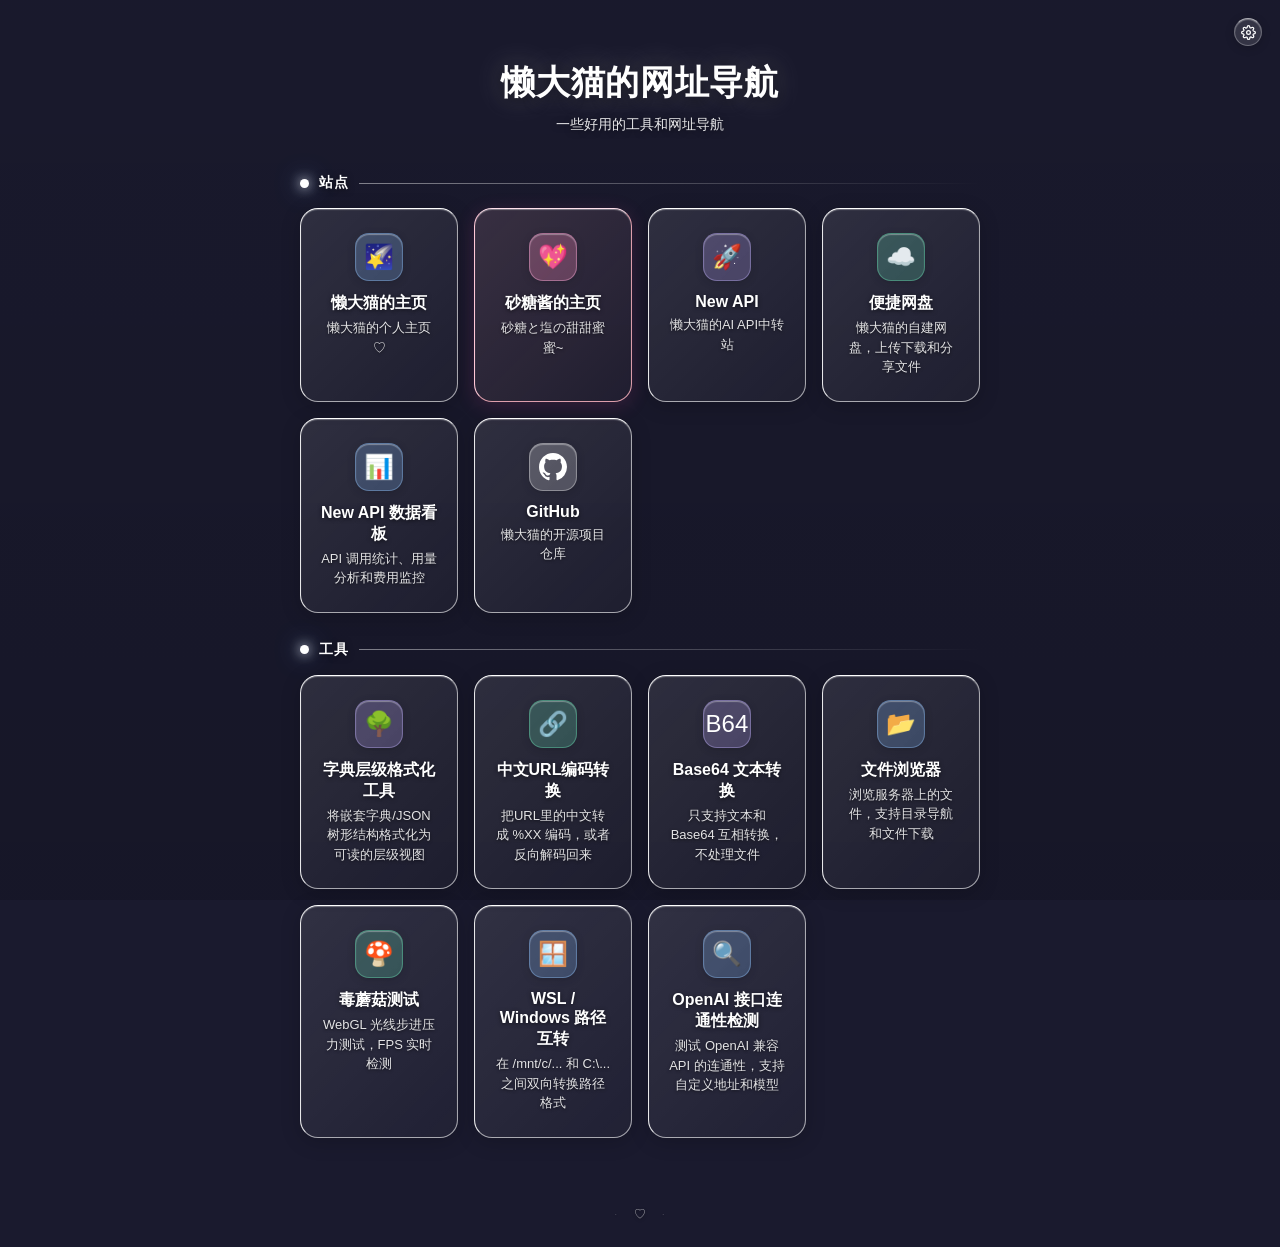
==== commit d4106fd4: "style(nav): 设置按钮改为absolute绝对定位，跟随页面滚动滑走" ====
--- a/index.html
+++ b/index.html
@@ -28,11 +28,11 @@
     align-items: center;
   }
 
-  /* 右上角水玻璃调节面板 */
+  /* 右上角水玻璃调节面板（绝对定位，随页面滚动滑走） */
   .settings-wrap {
-    position: fixed;
-    top: 14px;
-    right: 14px;
+    position: absolute;
+    top: 18px;
+    right: 18px;
     z-index: 1000;
   }
   .settings-btn {
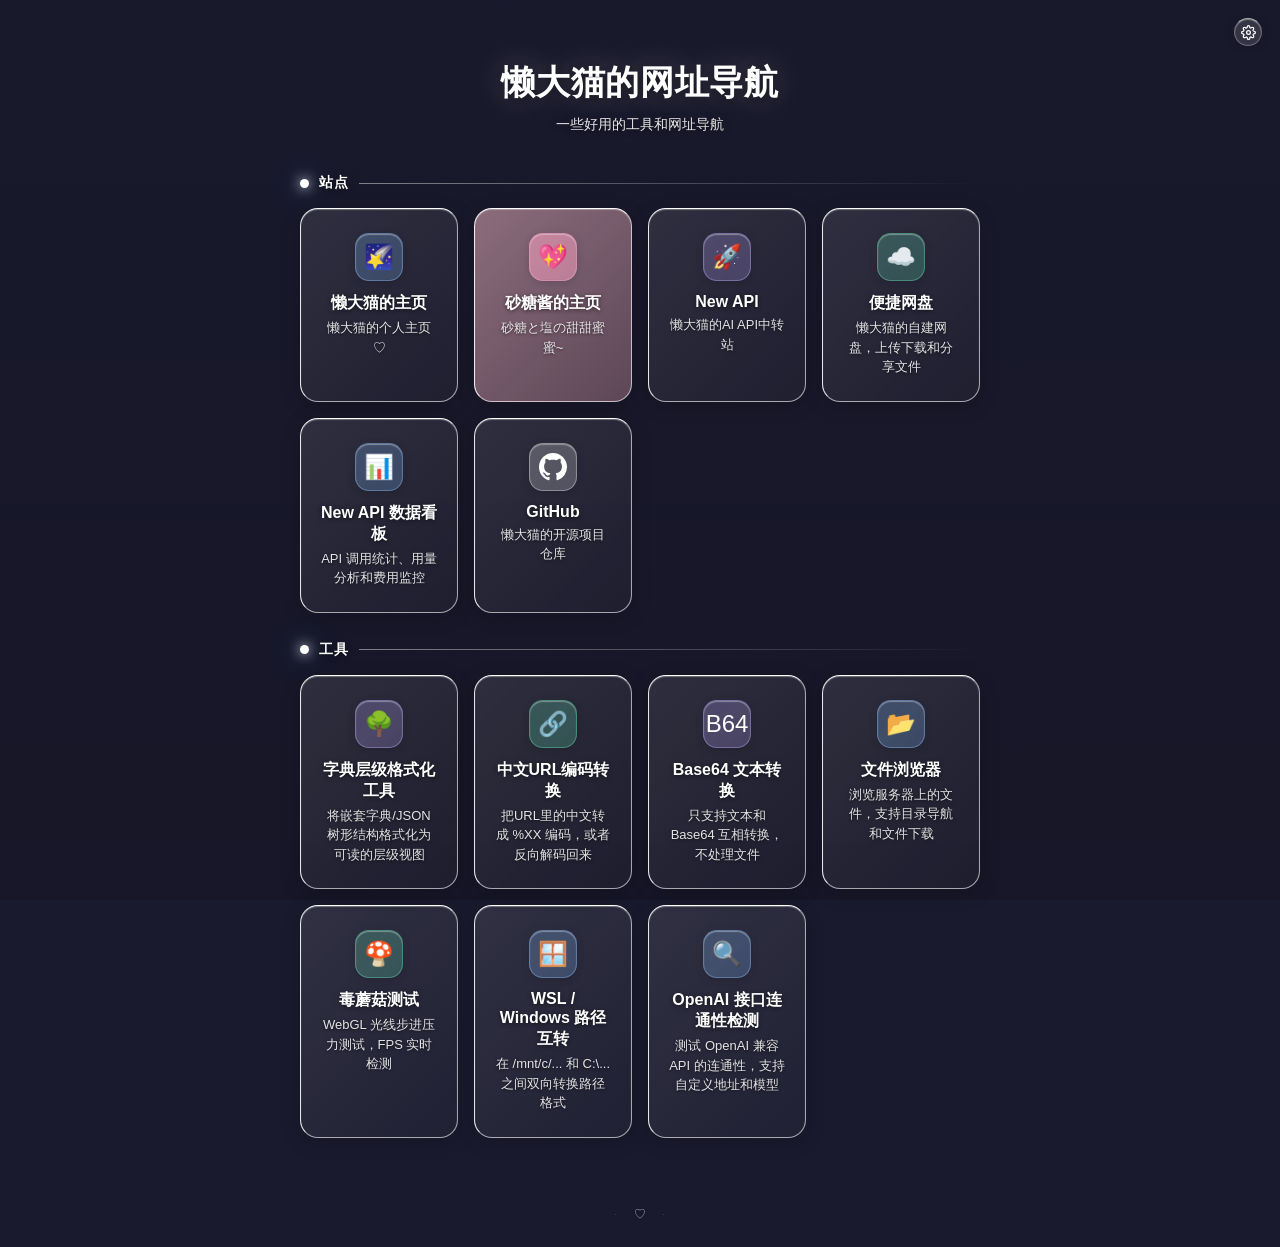
==== commit c37e8b7e: "fix: 同步砂糖酱卡片粉色背景浓度与主站一致" ====
--- a/index.html
+++ b/index.html
@@ -278,17 +278,17 @@
 
   /* 砂糖酱特别款高透水玻璃 */
   .tool-card.pink-card {
-    background: linear-gradient(135deg, rgba(255, 192, 203, calc(var(--card-opacity) * 1.4)) 0%, rgba(255, 192, 203, calc(var(--card-opacity) * 0.4)) 100%);
-    border: 1px solid rgba(255, 182, 193, calc(var(--card-border) * 1.4));
-    border-top: 1px solid rgba(255, 225, 235, calc(var(--card-border) * 2.8));
-    border-left: 1px solid rgba(255, 200, 215, calc(var(--card-border) * 1.8));
-    box-shadow: 0 4px 20px rgba(236, 72, 153, 0.15), inset 0 1px 1px rgba(255, 255, 255, 0.4);
+    background: linear-gradient(135deg, rgba(255, 192, 203, calc(var(--card-opacity) * 5)) 0%, rgba(255, 182, 193, calc(var(--card-opacity) * 3)) 100%);
+    border: 1px solid rgba(255, 255, 255, var(--card-border));
+    border-top: 1px solid rgba(255, 255, 255, calc(var(--card-border) * 2.2));
+    border-left: 1px solid rgba(255, 255, 255, calc(var(--card-border) * 1.5));
+    box-shadow: 0 4px 20px rgba(0, 0, 0, 0.18), inset 0 1px 1px rgba(255, 255, 255, 0.35);
   }
   .tool-card.pink-card:hover {
-    background: linear-gradient(135deg, rgba(255, 192, 203, calc(var(--card-opacity) * 2.4)) 0%, rgba(255, 192, 203, calc(var(--card-opacity) * 1)) 100%);
-    border-color: rgba(255, 182, 193, calc(var(--card-border) * 2.5));
-    border-top: 1px solid rgba(255, 240, 248, 0.95);
-    box-shadow: 0 12px 32px rgba(236, 72, 153, 0.25), inset 0 1px 2px rgba(255, 255, 255, 0.65);
+    background: linear-gradient(135deg, rgba(255, 192, 203, calc(var(--card-opacity) * 7)) 0%, rgba(255, 182, 193, calc(var(--card-opacity) * 5)) 100%);
+    border-color: rgba(255, 255, 255, calc(var(--card-border) * 2));
+    border-top: 1px solid rgba(255, 255, 255, 0.85);
+    box-shadow: 0 12px 32px rgba(0, 0, 0, 0.28), inset 0 1px 2px rgba(255, 255, 255, 0.6);
   }
 
   .tool-info h2 {
